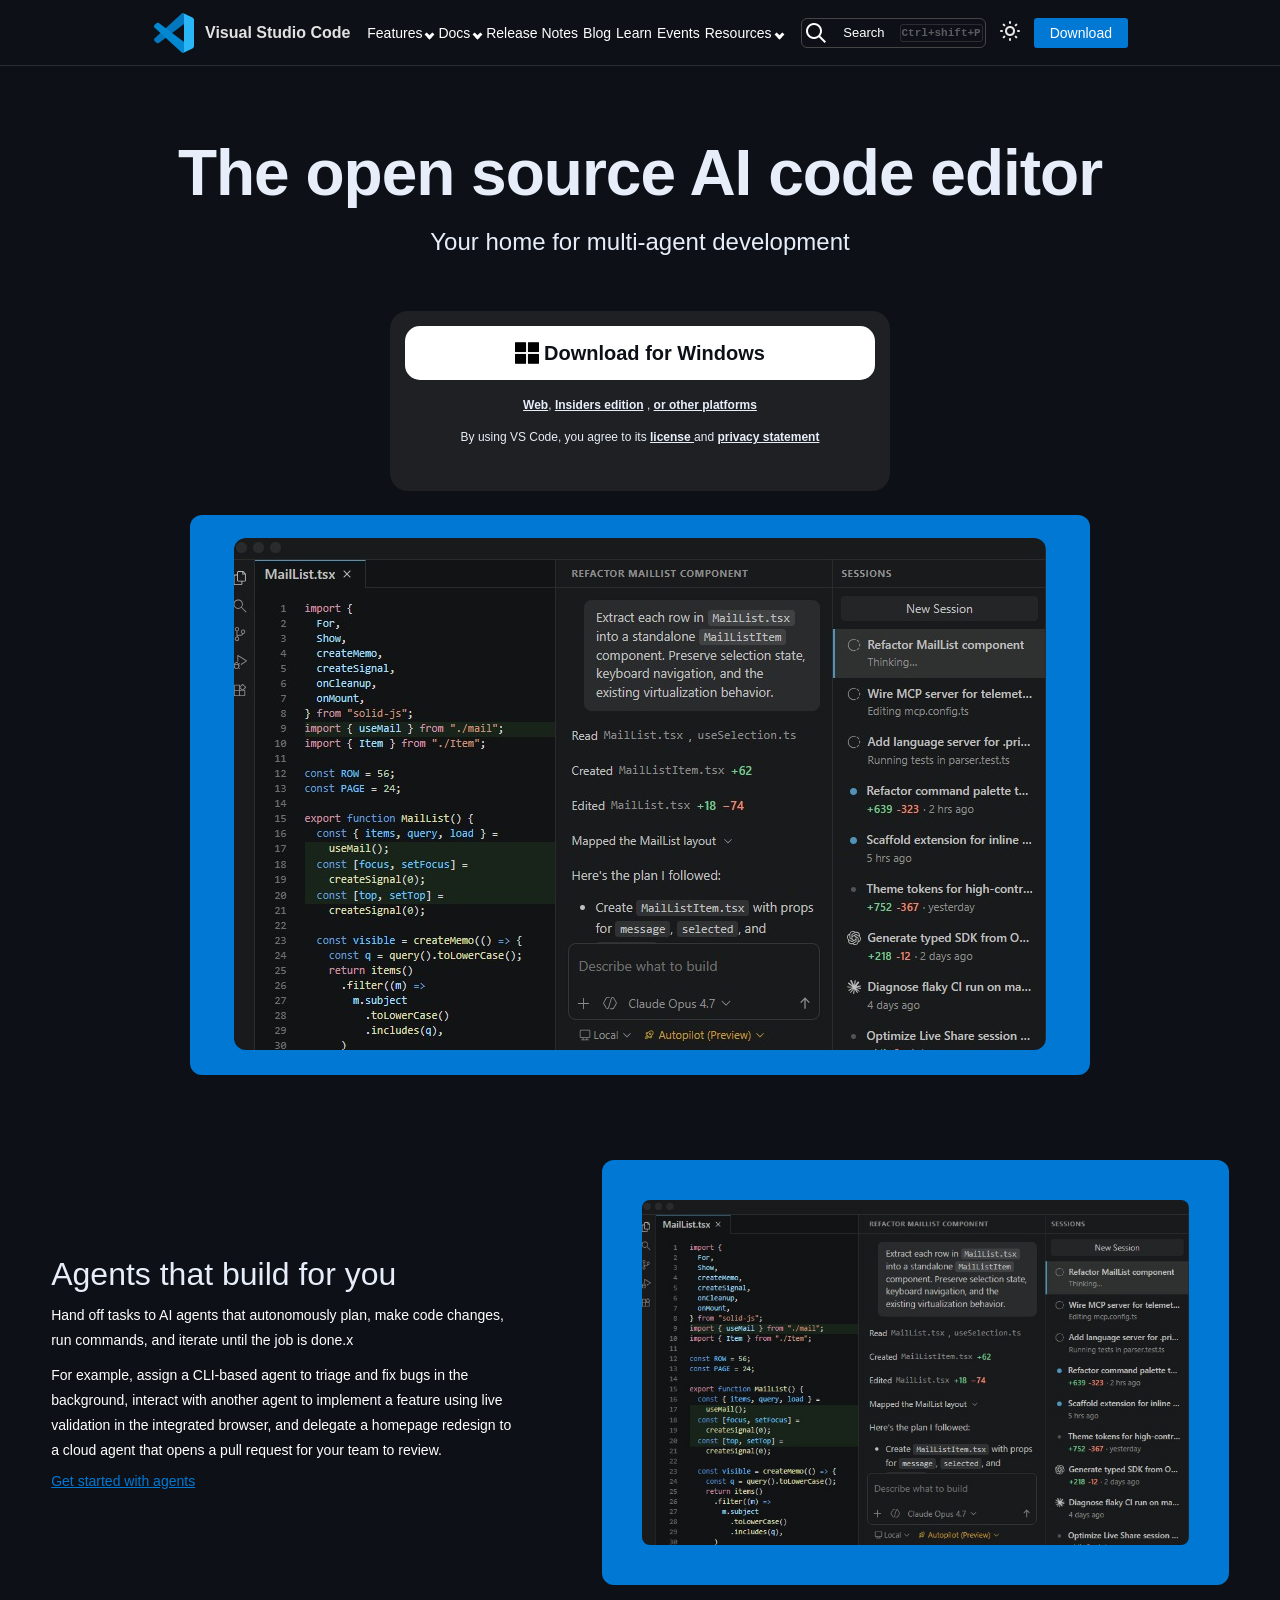
==== proj1.html @ 4db1261a "all set" ====
<!DOCTYPE html>
<html lang="en">
<head>
<meta charset="UTF-8">
<meta name="viewport" content="width=device-width, initial-scale=1.0">
<meta http-equiv="X-UA-Compatible" content="ie=edge">
<title>geek room project</title>
<link rel="stylesheet" href="style.css">
</head>
<body>
    <div class="main">
    <section class="navbar">
        <div class="logo"><img src="img1.png" alt="logo">Visual Studio Code</div>
        <div class="nav"><ul>
            <li type="none">Features <i class="arrow down"></i></li>
            <li type="none">Docs <i class="arrow down"></i></li>
            <li type="none">Release Notes</li>
            <li type="none">Blog</li>
            <li type="none">Learn</li>
            <li type="none">Events</li>
            <li type="none">Resources <i class="arrow down"></i></li>
        </ul></div>
<div class="cornerR">
    <div class="searchBar">
        <div class="search"><img src="img3.png" alt="search"></div>
        <div class="search">Search</div>
        <div class="ctrl">Ctrl+shift+P</div>
    </div>
    <div class="icon"><img src="img4.png"></div>
    <div class="downloadBtn">Download</div>
</div>
</section>
<section class="hero">
    <div><h1>The open source AI code editor</h1>
    <p>Your home for multi-agent development</p>
    </div>
    <div class="window">
<div class="one"><img src="img5.png">Download for Windows</div>
<p><span class="underline">Web</span>, <span class="underline">Insiders edition</span> , <span class="underline"> or other platforms</span></p>
<p>By using VS Code, you agree to its <span class="underline">license </span>and <span class="underline">privacy statement</span></p>

    </div>
    <div class="codesection1">
       <div class="bg">
        <img src="img7.jpeg"></div> 
    </div>
</section>

    <section class="hero2">
        <div class="hero2right">
          <h1>Agents that build for you</h1>
          <p>
            Hand off tasks to AI agents that autonomously plan, make code
            changes, run commands, and iterate until the job is done.x
          </p>
          <p>
            For example, assign a CLI-based agent to triage and fix bugs in the
            background, interact with another agent to implement a feature using
            live validation in the integrated browser, and delegate a homepage
            redesign to a cloud agent that opens a pull request for your team to
            review.
          </p>
          <a>Get started with agents</a>
        </div>
        <div class="hero2left">
            <div class="codesection2">
                <div class="bg">
                    <img src="img7.jpeg">
                </div>
            </div>
        </div>
      </section>
</div>
</body>
</html>
---- style.css ----
*{
    
    margin:0;
    padding:0;
    box-sizing: border-box;
}
html,body{
    width: 100%;
    height: 100%
}
body {
  font-family: "Inter", "Segoe UI", -apple-system, BlinkMacSystemFont, Roboto, Arial, sans-serif;
  font-size: 14px;
  background: #0d1117;
  color: #fff;
  -webkit-font-smoothing: antialiased;
}

button, input { font-family: inherit; }
.navbar{
    color: white;
    display: flex;
    justify-content: space-between;
    align-items: center;
    padding: 5px 150px;
    border-bottom: 1px solid #2B2D31;
    max-width: 100%;
}
.logo{
    font-weight: 600;
    font-size: 16px;
    display: flex;
    align-items: center;
    gap: 7px;
    white-space: nowrap;
    color: #E2E2E2;
    cursor: pointer;
}
.logo img {
    font-size: 20px;
}
.nav {
    display: flex;
    flex-direction: row;
}
.nav li {
    cursor: pointer;
    gap: 6px;
}
.nav ul {
    display: flex;
    gap: 5px;
}

.arrow {

border: solid white;
border-width: 0 3px 3px 0;
display: inline-block;
padding: 2px;
}
.down {
    transform:rotate(45deg);
    -webkit-transform:rotate(45deg);
}
.searchBar {
    display: flex;
    flex-direction: row;
    align-items: center;
    justify-content: space-between;
    border: 1px solid rgb(70, 69, 69);
    padding: 2px;
    gap: 15px;
    border-radius: 6px;
    cursor: pointer;
}
.searchBar:hover {
    background: rgb(165, 157, 157);
}
.cornerR {

    display: flex;
    align-items: center;
    justify-content: center;
    gap: 4px;
    padding: 6px 2px;
}
.search {
   display: flex;
   align-items: center;
   gap: 6px;
   font-size: 13px;
}
.ctrl {
    font-family: "JetBrains Mono", Consolas, monospace;
    font-size: 11px;
    border-radius: 3px;
    border: 1px solid #2B2D31;
   padding: 2px 1px;
   color: #5A5B5E;
   font-weight: 600;
}
.downloadBtn {
    background: #0078d4;
    color: white;
    border-radius: 3px;
    padding: 7px 16px;
    cursor: pointer;
    font-weight: 500;
    font-size: 14px;
}
.downloadBtn:hover {
    background: rgb(54, 54, 243)
}
.icon:hover {
    background: rgb(165, 157, 157);
}
.icon {
    margin: 4px;
    border-radius: 2px;
    padding: 4px;
}
.hero {
    text-align: center;
    padding: 70px 15px;
    display: flex;
    flex-direction: column;
    align-items: center;

}
.hero h1{
    font-size: clamp(36px, 5vw, 64px);
    font-weight: 700;
    letter-spacing: -1px;
    color: #E7EEF9;
}
.hero p {
    margin-top: 18px;
    font-size: 24px;
    font-weight: 400;
    color: #E7EEF9;
}
.window {
    margin-top: 55px;
    width: 500px;
    height: 180px;
    background: #1E2024;
    border-radius:18px; 
}
.window p {
    text-align: center;
    font-size: 12px;
}
.underline {
    text-decoration: underline;
    font-weight: 700;
}
.one {
    background: white;
    padding: 15px;
    margin: 15px;
    color: #0d1117;
    font-weight: 800;
    font-size: 20px;
    border-radius: 15px;
    display: flex;
    gap: 5px;
    text-align: center;
    align-items: center;
    justify-content: center;
}
.one img{
    height: 24px;
    width: 24px;
}
.codesection1 {
    width: min(900px, 90%);
    min-height: 560px;
    border-radius: 12px;
    background-image: url('https://code.visualstudio.com/assets/home/hero-background.webp');
    background-repeat: no-repeat;
    background-size: cover;
    background-position: center;
    background-attachment: fixed;
    background-color:#0078D4;
    display: flex;
    align-items: center;
    justify-content: center;
    margin-top: 24px;
    transform: scaleX(-1);
}
.codesection1 img {
    border-radius: 12px;
    transform: scaleX(-1);
}
.hero2 {
    display: flex;
    align-items: center;
    margin: 15px 4%;
    justify-content: space-between;
    padding-bottom: 250px;
    gap: 80px;
}
.hero2right{
    width: 40%;
    display: flex;
    align-items: flex-start;
    flex-direction: column;
    gap:10px;
}
.hero2right h1 {
    font-size: 32px;
    font-weight: 500;
    color: #e7eef9;
}
.hero2right p {
    width: full;
    line-height:25px;
    font-weight: 500;
}
.hero2right a {
    color:#0078D4;
    cursor: pointer;
    text-decoration: underline;
    font-weight: 500;
}
.hero2left{
    width: 60%;
    flex: 1;
}
.codesection2{
    background-color: #0078d4;
    background-image:url('https://code.visualstudio.com/assets/home/hero-background.webp');
    background-size: cover;
    background-position: center;
    border-radius: 12px;
    padding: 40px;
}
.codesection2 img {
    display: block;
    width: 100%;
    height: auto;
    border-radius: 8px;
}
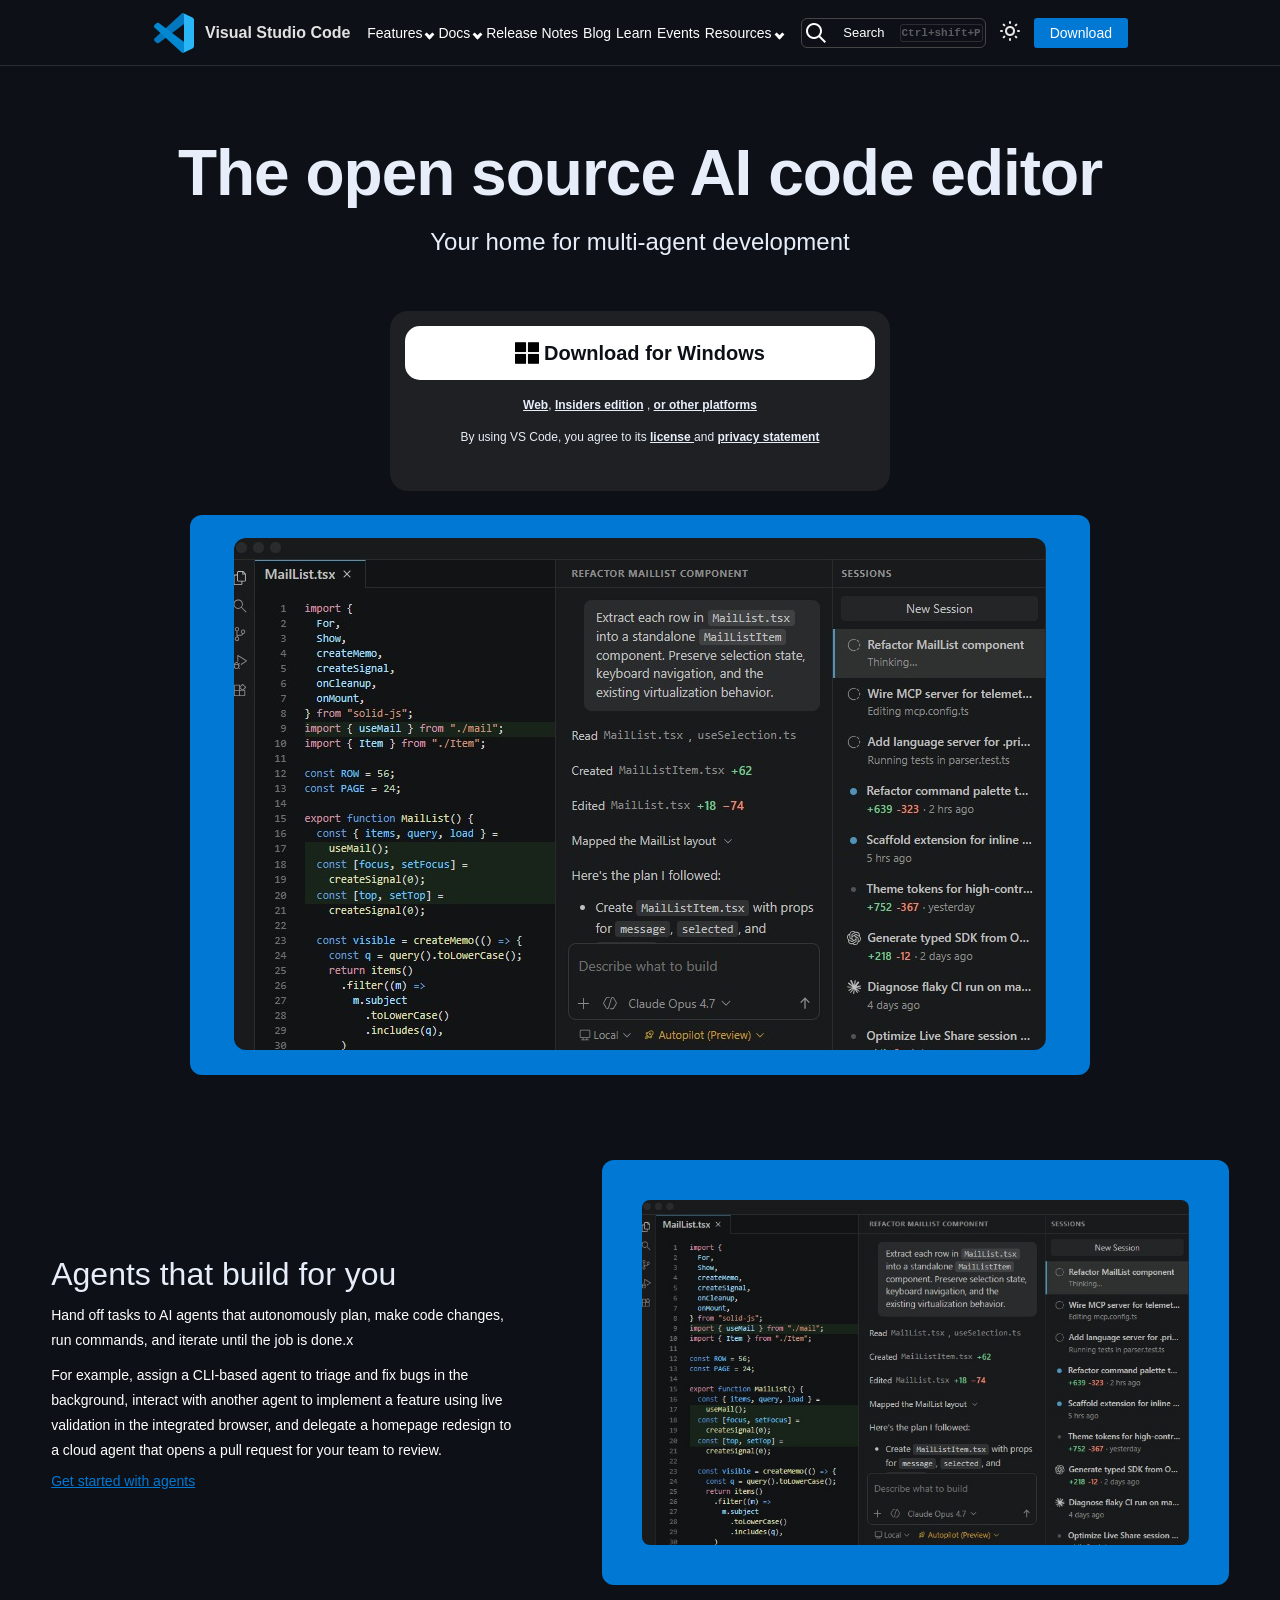
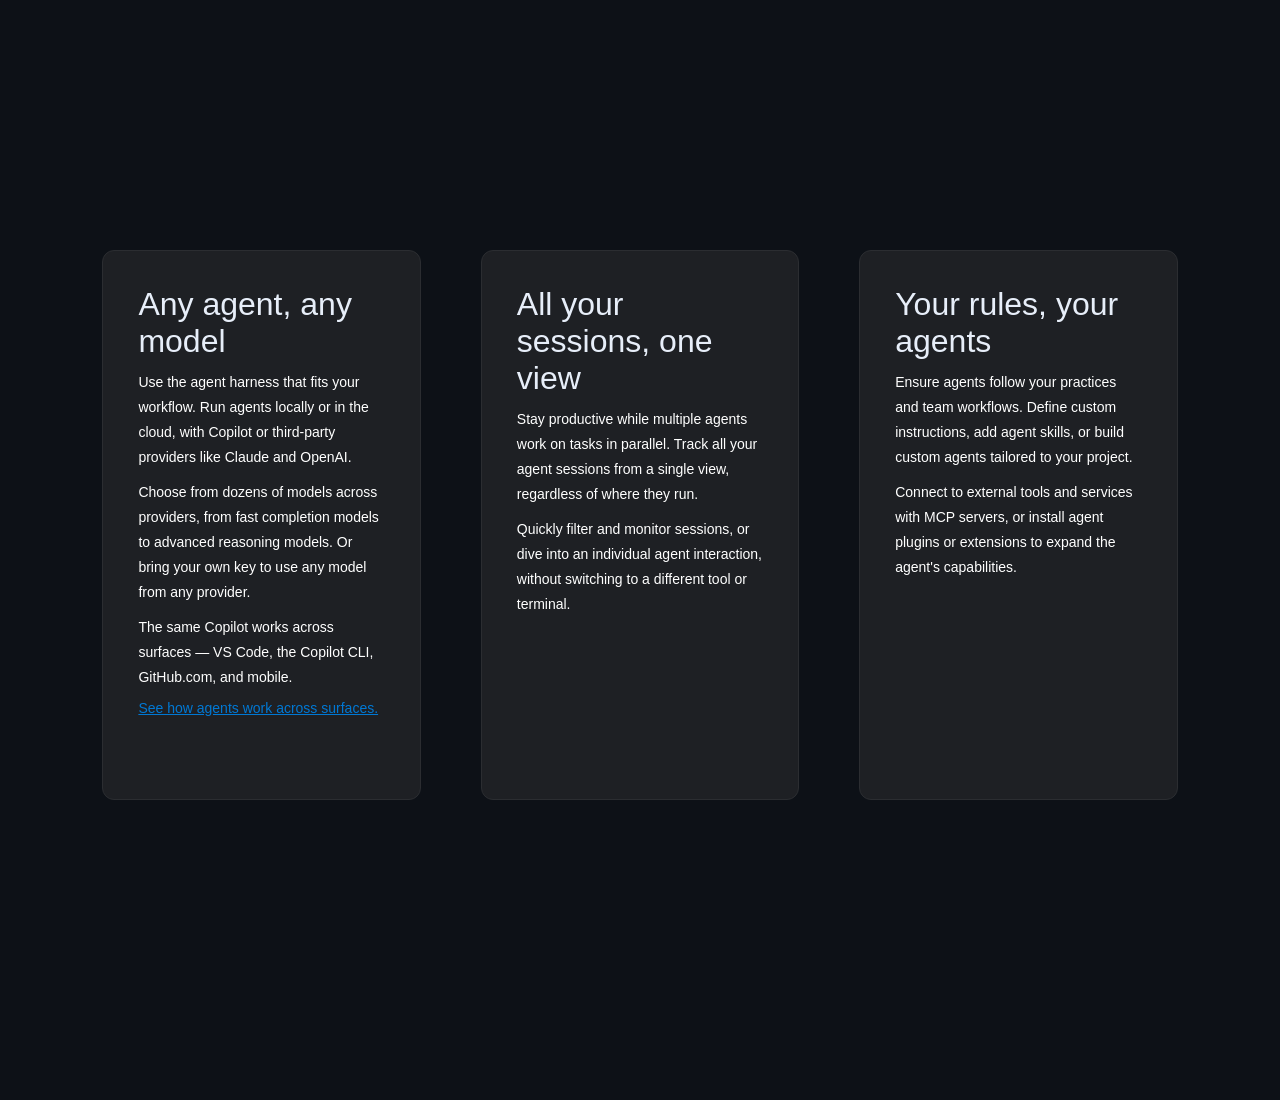
==== commit 0de1c543: "hero section 3 added" ====
--- a/proj1.html
+++ b/proj1.html
@@ -70,6 +70,47 @@
             </div>
         </div>
       </section>
+      <section class="hero3">
+        <div class="hero3right">
+           <h1> Any agent, any model</h1>
+            <p> Use the agent harness that fits your workflow.
+                Run agents locally or in the cloud, with Copilot
+                or third-party providers like Claude and
+                OpenAI.</p>
+
+            <p> Choose from dozens of models across providers,
+                from fast completion models to advanced reasoning models.
+                Or bring your own key to use any model from any provider.
+            </p>
+
+            <p> The same Copilot works across surfaces — VS Code, the Copilot CLI, GitHub.com, and mobile.</p>
+            <a> See how agents work across surfaces.</a>
+        </div>
+        <div class="hero3middle">
+        <h1>   All your sessions, one view</h1>
+         <p>   Stay productive while multiple agents work on 
+               tasks in parallel. Track all your agent sessions
+               from a single view, regardless of where they
+               run.</p>
+
+         <p>    Quickly filter and monitor sessions, or dive into 
+               an individual agent interaction, without 
+               switching to a different tool or terminal.
+        </p>
+
+        </div>
+        <div class="hero3left">
+           <h1> Your rules, your agents</h1>
+           <p>  Ensure agents follow your practices and team 
+                workflows. Define custom instructions, add 
+                agent skills, or build custom agents tailored to 
+                your project.</p>
+
+           <p>  Connect to external tools and services with 
+                MCP servers, or install agent plugins or 
+                extensions to expand the agent's capabilities.</p>
+        </div>
+      </section>
 </div>
 </body>
 </html>
--- a/style.css
+++ b/style.css
@@ -119,6 +119,7 @@
     margin: 4px;
     border-radius: 2px;
     padding: 4px;
+    cursor: pointer;
 }
 .hero {
     text-align: center;
@@ -154,6 +155,7 @@
 .underline {
     text-decoration: underline;
     font-weight: 700;
+    cursor: pointer;
 }
 .one {
     background: white;
@@ -168,6 +170,7 @@
     text-align: center;
     align-items: center;
     justify-content: center;
+    cursor: pointer;
 }
 .one img{
     height: 24px;
@@ -241,4 +244,88 @@
     width: 100%;
     height: auto;
     border-radius: 8px;
-}+}
+.hero3 {
+  display: flex;
+  align-items: center;
+  margin: 2px 8%;
+  justify-content: space-between;
+  padding-bottom: 300px;
+  gap: 60px;  
+}
+.hero3right h1 {
+    font-size: 32px;
+    font-weight: 500;
+    color: #e7eef9;
+}
+
+.hero3right {
+    border-radius: 12px;
+   background: #1E2024 ;
+   border: 1px solid #2B2D31; 
+   height: 550px;
+   width: 33%;
+   display: flex;
+   flex-direction: column;
+   align-items: flex-start;
+   justify-content: flex-start;
+   padding: 35px;
+   gap: 10px;
+}
+.hero3right p {
+    width: full;
+    line-height:25px;
+    font-weight: 500;
+}
+.hero3right a {
+    color:#0078D4;
+    cursor: pointer;
+    text-decoration: underline;
+    font-weight: 500;
+}
+.hero3middle {
+    border-radius: 12px;
+   background: #1E2024 ;
+   border: 1px solid #2B2D31; 
+   height: 550px;
+   width: 33%;
+   display: flex;
+   flex-direction: column;
+   align-items: flex-start;
+   justify-content: flex-start;
+   padding: 35px;
+   gap: 10px;
+}
+.hero3middle p {
+    width: full;
+    line-height:25px;
+    font-weight: 500;
+}
+.hero3middle h1 {
+    font-size: 32px;
+    font-weight: 500;
+    color: #e7eef9;
+}
+.hero3left {
+   border-radius: 12px;
+   background: #1E2024 ;
+   border: 1px solid #2B2D31; 
+   height: 550px;
+   width: 33%;
+   display: flex;
+   flex-direction: column;
+   align-items: flex-start;
+   justify-content: flex-start;
+   padding: 35px;
+   gap: 10px;
+}
+.hero3left p {
+    width: full;
+    line-height:25px;
+    font-weight: 500;
+}
+.hero3left h1 {
+    font-size: 32px;
+    font-weight: 500;
+    color: #e7eef9;
+}
